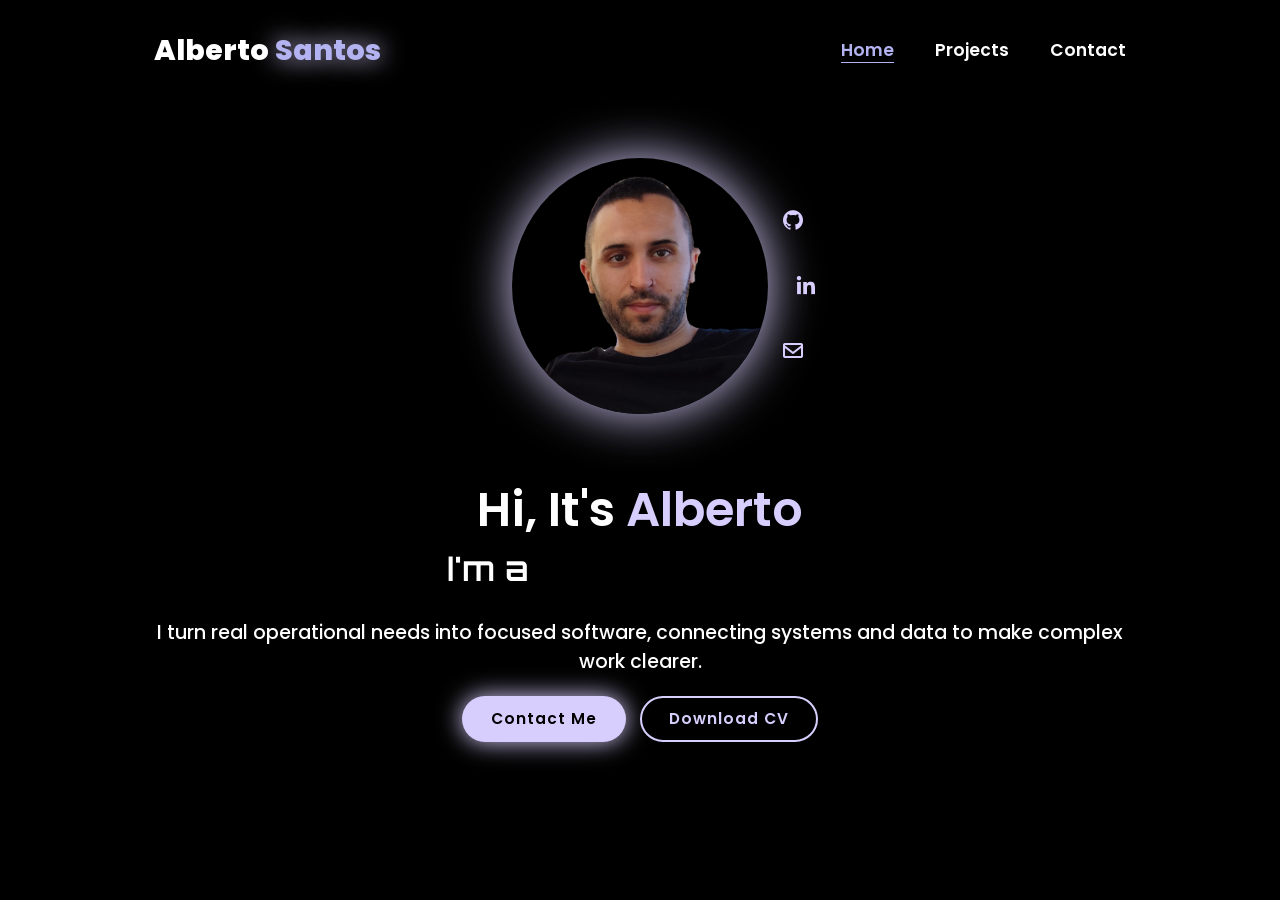
==== index.html @ a413e588 "feat: add portfolio site with hero and projects routes" ====
<!DOCTYPE html>
<html lang="en">
<head>
    <meta charset="UTF-8">
    <meta name="viewport" content="width=device-width, initial-scale=1.0">
    <meta name="description" content="Alberto Santos is a software engineer focused on data-driven products, operational systems, and integrations.">
    <title>Alberto Santos | Software Engineer</title>

    <link rel="preconnect" href="https://fonts.googleapis.com">
    <link rel="preconnect" href="https://fonts.gstatic.com" crossorigin>
    <link href="https://fonts.googleapis.com/css2?family=Orbitron:wght@400..900&family=Poppins:wght@400;500;600;800&display=swap" rel="stylesheet">
    <link href="https://cdn.jsdelivr.net/npm/boxicons@2.1.4/css/boxicons.min.css" rel="stylesheet">

    <link rel="stylesheet" href="style.css">
</head>
<body>
    <header class="header">
        <a href="#home" class="logo">Alberto <span>Santos</span></a>

        <i class="bx bx-menu" id="menu-icon"></i>

        <nav class="navbar">
            <a href="#home" class="active">Home</a>
            <a href="projects.html">Projects</a>
            <a href="mailto:aasantosa.93@gmail.com">Contact</a>
        </nav>
    </header>

    <section class="home" id="home">
        <div class="home-content">
            <h1>Hi, It's <span>Alberto</span></h1>
            <h3 class="text-animation">I'm a <span></span></h3>
            <p>I turn real operational needs into focused software, connecting systems and data to make complex work clearer.</p>

            <div class="btn-group">
                <a href="mailto:aasantosa.93@gmail.com" class="btn">Contact Me</a>
                <!-- TODO: add the CV file and point this at it -->
                <a href="#home" class="btn">Download CV</a>
            </div>
        </div>

        <div class="home-img-container">
            <div class="home-img">
                <img src="images/Alberto.png" alt="Portrait of Alberto Santos">
            </div>

            <!-- TODO: replace the placeholder profile URLs -->
            <div class="social-icons">
                <a href="#home" aria-label="GitHub"><i class="bx bxl-github"></i></a>
                <a href="#home" aria-label="LinkedIn"><i class="bx bxl-linkedin"></i></a>
                <a href="mailto:aasantosa.93@gmail.com" aria-label="Email"><i class="bx bx-envelope"></i></a>
            </div>
        </div>
    </section>
</body>
</html>
---- style.css ----
*{
    margin: 0;
    padding: 0; 
    box-sizing: border-box;
    text-decoration: none;  
    border: none;
    outline: none;   
    scroll-behavior: smooth;
    font-family: "Poppins", sans-serif;
}

:root{
    --bg-color: #000000;
    --second-bg-color: #131313;
    --text-color: #fff;
    --main-color: #d8cefd  ;
    --main-color2: #B3B3F1;
}

html{
    font-size: 60%;
    overflow-x: hidden;
}

body{
    background-color: var(--bg-color);
    color: var(--text-color);
}

.header{
    position: fixed;
    top: 0;
    left: 0;
    width: 100%;
    padding: 4rem 12% 4rem;
    background: rgba(0,0,0,0.1);
    backdrop-filter: blur(20px);
    display: flex;
    justify-content: space-between;
    align-items: center;
    z-index: 5;
    max-height: 100px;
}

.logo{
    font-size: 3rem;
    color: var(--text-color);
    font-weight: 800;
    cursor: pointer;
    transition: 0.3s ease;
}

.logo:hover{
    transform: scale(1.1);
}

.logo span{
    text-shadow: 0 0 25px var(--main-color);
}

.navbar a{
    font-size: 1.8rem;
    color: var(--text-color);
    margin-left: 4rem;
    font-weight: 600;   
    transition: 0.3s ease;
    border-bottom: .5px solid transparent; 
}

.navbar a:hover,
.navbar a.active{
    color: var(--main-color2);
    border-bottom: .5px solid var(--main-color2);
}

#menu-icon{
    display: none;
    font-size: 3.5rem;
    color: var(--main-color2);
    cursor: pointer;
}
section{
    min-height: 100vh;
    padding:10rem 12% 10rem;
}
.home{
    display:flex;
    /* column-reverse keeps the <h1> first in the DOM while showing the
       portrait on top, with the text stacked centered underneath it. */
    flex-direction: column-reverse;
    align-items: center;
    justify-content:center;
    gap: 5rem;
}

.home-content{
    display: flex;
    flex-direction: column;
    align-items: center;
    text-align:center;
    justify-content: center;
    margin-top: 0;
    /* .home centres its items, which would otherwise let this block size to
       its widest child (the 1000px paragraph) and overflow narrow viewports. */
    width: 100%;
    max-width: 1000px;
}
span{
    color: var(--main-color);
}
.logo span{
    color: var(--main-color2);
}

.home-content h3{
    font-family: "Orbitron", sans-serif;
    margin-bottom: 2rem;
    margin-top: 1rem;
    font-size: 3.5rem;
}

.home-content h1{
    font-size: 5rem;
    font-weight: 600;
    margin-top: 2.5rem;
    line-height: 1;
}

.home-img-container{
    display: flex;
    align-items: center;
    justify-content: center;
    position: relative;

    /* One source of truth for the portrait size, so the social icons can sit
       on a circle concentric with it: same radius = same gap to the edge. */
    --portrait-size: max(200px, 20vw);
    --arc-gap: 4rem;
    --arc-radius: calc(var(--portrait-size) / 2 + var(--arc-gap));
}

.home-img{
    border-radius: 50%;
    position: relative;
    z-index: 1;
}

.home-img img{
    width: var(--portrait-size);
    border-radius: 50%;
    box-shadow: 0 0 50px var(--main-color);
    cursor:pointer;
    transition: 0.4s ease-in-out;
    display: block;
}

.home-img img:hover{
    transform: scale(1.1);
    box-shadow: 0 0 5px var(--main-color);    
}

.home-content p{
    font-size: 2rem;
    font-weight: 500;
    margin-top: 0.5rem;
    line-height: 1.5;
    max-width: 1000px;
}

/* Zero-size anchor pinned to the portrait's centre. Every icon is then swung
   out from this exact point by --arc-radius, so all of them land on the same
   circle as the photo's edge. */
.social-icons{
    position: absolute;
    top: 50%;
    left: 50%;
    width: 0;
    height: 0;
}

.social-icons a{
    position: absolute;
    top: 0;
    left: 0;
    display: inline-flex;
    justify-content: center;
    align-items: center;
    width: 4.5rem;
    height: 4.5rem;
    /* Pull the box back by half its own size so it is centred on the point,
       not hung off its top-left corner. */
    margin: -2.25rem 0 0 -2.25rem;
    background: transparent;
    font-size: 2.5rem;
    color: var(--main-color);
    transition: transform 0.3s ease-in-out, color 0.3s ease-in-out;

    /* Hover deltas live as variables so the single transform below stays the
       one source of truth — a separate :hover transform would overwrite the
       arc placement instead of adding to it. */
    --hover-shift: 0rem;
    --hover-scale: 1;

    /* Rotate to the angle, push out along the radius, then counter-rotate so
       the glyph itself stays upright. */
    transform:
        rotate(var(--angle))
        translate(calc(var(--arc-radius) + var(--hover-shift)))
        rotate(calc(-1 * var(--angle)))
        scale(var(--hover-scale));
}

/* Spread across the right-hand side. 0deg points straight right.
   --arc-step is the gap between icons; change it alone to tighten or widen. */
.social-icons{
    --arc-step: 23deg;
}

.social-icons a:nth-child(1){ --angle: calc(-1 * var(--arc-step)); }
.social-icons a:nth-child(2){ --angle: 0deg; }
.social-icons a:nth-child(3){ --angle: var(--arc-step); }

.social-icons a:hover{
    color: var(--text-color);
    /* Zoom up and slide outwards along the arc. */
    --hover-shift: 1.4rem;
    --hover-scale: 1.3;
}

.btn{
    display: inline-block;
    padding: 1rem 2.8rem;
    background: var(--main-color);
    box-shadow: 0 0 25px var(--main-color);
    border-radius: 4rem;
    font-size: 1.6rem;
    color: black;
    border: 2px solid transparent;
    letter-spacing: 0.1rem;
    font-weight: 600;
    transition:0.3s ease-in-out;
    cursor: pointer;
}

.btn:hover{
    transform: scale(1.05);
    box-shadow: 0 0 50px var(--main-color);
}

.btn-group{
    display: flex;
    align-items:center;
    gap: 1.5rem;
    margin-top:  2rem;
}

.btn-group a:nth-of-type(2){
    background-color: black;
    color: var(--main-color);
    border: 2px solid var(--main-color);
    box-shadow: 0 0 25px transparent;
}

.btn-group a:nth-of-type(2):hover{
    background-color: var(--main-color);
    color: black;
    box-shadow: 0 0 25px var(--main-color);
}
/* Scoped under .home-content so it outranks `.home-content h3` above —
   this element IS that h3, and the bare .text-animation selector loses. */
.home-content .text-animation{
    font-size: 34px;
    font-weight: 600;
    min-width: 280px;
}

.text-animation span{
    position: relative;
}

.text-animation span::before{
    font-family: "Orbitron", sans-serif;
    content: "Web Developer";
    color: var(--main-color2);
    animation: words 20s infinite;
}

.text-animation span::after{
    content: "";
    background-color: var(--bg-color);
    position: absolute;
    width: calc(100% + 8px);
    height: 100%;
    border-left: 3px solid var(--bg-color);
    right: -8px;
    animation: cursor 0.6s infinite, typing 20s steps(14) infinite;
}
@keyframes cursor{
    to{
        border-left: 3px solid var(--main-color);
    }
}


@keyframes words{
    0%,
    20%{
        content: "Frontend Designer";
    }
    21%,
    40%{
        content: "Web Designer";
    }
    41%,
    60%{
        content: "UI /UX Designer";
    }
    61%,
    80%{
        content: "Web Developer";
    }
    81%,
    100%{
        content: "999";
    }

}


/* Reveal mask for the typewriter effect. Five words over 20s: each word is
   uncovered mid-cycle, then covered again before the next one swaps in. */
@keyframes typing{
    10%,15%,
    30%,35%,
    50%,55%,
    70%,75%,
    90%,95%{
        width: 0;
    }
    5%,20%,
    25%,40%,
    45%,60%,
    65%,80%,
    85%,100%{
        width: calc(100% + 8px);
    }
}

@media (max-width: 1200px){
    html{
        font-size: 55%;
    }
}

@media (max-width: 991px){
    .header{
        padding: 2rem 4%;
    }

    section{
        padding: 10rem 4% 6rem;
    }

    .home{
        gap: 4rem;
    }

    /* Keep the arc, just tuck it closer so it does not run off-screen. */
    .home-img-container{
        --arc-gap: 2.5rem;
    }
}

@media (max-width: 768px){
    .header{
        flex-direction: column;
        gap: 1.5rem;
        max-height: none;
        position: static;
    }

    .navbar a{
        margin-left: 0;
        margin-right: 2rem;
    }

    .home-content h1{
        font-size: 4rem;
    }

    .home-content .text-animation{
        font-size: 26px;
    }
}

@media (max-width: 480px){
    .home-content h1{
        font-size: 3.2rem;
    }

    /* The typing mask is sized off this line, so it must never wrap —
       a second line would leave half the text permanently covered. */
    .home-content .text-animation{
        font-size: 17px;
        min-width: 0;
    }

    .home-content p{
        font-size: 1.7rem;
    }

    .btn{
        padding: 1rem 2rem;
    }
}

/* ==========================================================================
   Projects route (projects.html)
   Uses native <details>/<summary> so the dropdowns work with zero JavaScript
   and stay keyboard-accessible for free.
   ========================================================================== */

/* The header is fixed and ~100px tall, so the default 10rem section padding
   leaves the h1 sitting right under it. */
.projects-page{
    padding-top: 18rem;
}

.projects-intro{
    margin-bottom: 6rem;
}

.projects-intro h1{
    font-size: 5rem;
    font-weight: 600;
    line-height: 1;
}

.projects-intro p{
    font-size: 1.8rem;
    margin-top: 1.5rem;
    color: #9a9a9a;
}

.project-list{
    display: flex;
    flex-direction: column;
}

.project-item{
    border-bottom: 1px solid #262626;
    transition: 0.3s ease;
}

.project-item:first-child{
    border-top: 1px solid #262626;
}

.project-item summary{
    display: flex;
    align-items: center;
    gap: 2.5rem;
    padding: 3rem 1rem;
    cursor: pointer;
    list-style: none;
    transition: 0.3s ease;
}

/* Strip the native disclosure triangle; the chevron below replaces it. */
.project-item summary::-webkit-details-marker{
    display: none;
}

.project-item summary:hover{
    padding-left: 2.5rem;
    background: linear-gradient(90deg, rgba(216,206,253,0.07), transparent);
}

.project-item summary::before{
    content: "";
}

.project-index{
    font-family: "Orbitron", sans-serif;
    font-size: 1.6rem;
    color: var(--main-color2);
    min-width: 4rem;
}

.project-name{
    flex: 1;
    font-size: 2.4rem;
    font-weight: 600;
    /* Overrides the global `span { color: var(--main-color) }` rule. */
    color: var(--text-color);
}

.project-tag{
    font-size: 1.5rem;
    color: #8a8a8a;
    text-align: right;
}

.project-chevron{
    font-size: 2.8rem;
    color: var(--main-color);
    transition: transform 0.3s ease;
}

.project-item[open] .project-chevron{
    transform: rotate(180deg);
}

.project-item[open] .project-name{
    color: var(--main-color);
}

.project-detail{
    padding: 0 1rem 3.5rem 6.5rem;
    animation: reveal 0.35s ease;
}

.project-detail p{
    font-size: 1.7rem;
    line-height: 1.7;
    color: #b5b5b5;
    max-width: 70ch;
}

.project-stack{
    display: flex;
    flex-wrap: wrap;
    gap: 1rem;
    margin-top: 2rem;
    list-style: none;
}

.project-stack li{
    font-size: 1.4rem;
    padding: 0.7rem 1.6rem;
    border: 1px solid var(--main-color2);
    border-radius: 4rem;
    color: var(--main-color2);
}

@keyframes reveal{
    from{
        opacity: 0;
        transform: translateY(-0.8rem);
    }
    to{
        opacity: 1;
        transform: translateY(0);
    }
}

@media (max-width: 768px){
    /* The header stops being fixed at this width and takes up flow space of
       its own, so the clearance above is no longer needed. */
    .projects-page{
        padding-top: 5rem;
    }

    .projects-intro h1{
        font-size: 3.6rem;
    }

    .project-item summary{
        flex-wrap: wrap;
        gap: 1rem 2rem;
        padding: 2.5rem 0.5rem;
    }

    .project-name{
        flex: 1 1 60%;
        font-size: 1.9rem;
    }

    .project-tag{
        flex: 1 1 100%;
        order: 3;
        text-align: left;
        padding-left: 4rem;
    }

    .project-detail{
        padding: 0 0.5rem 3rem 4rem;
    }
}
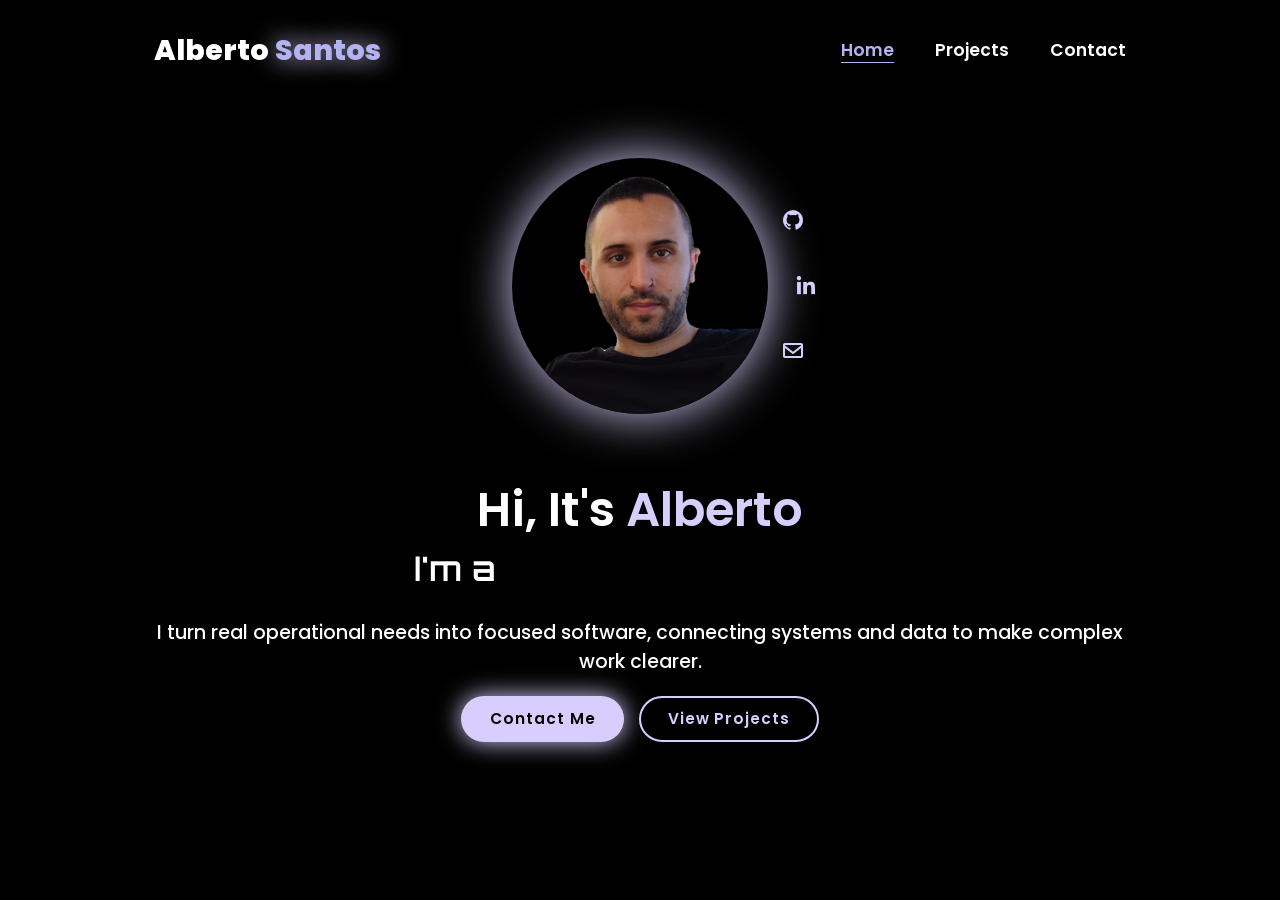
==== commit 0f24187d: "fix: align hero copy with engineering profile and remove dead placeholders" ====
--- a/index.html
+++ b/index.html
@@ -34,8 +34,9 @@
 
             <div class="btn-group">
                 <a href="mailto:aasantosa.93@gmail.com" class="btn">Contact Me</a>
-                <!-- TODO: add the CV file and point this at it -->
-                <a href="#home" class="btn">Download CV</a>
+                <!-- Was "Download CV" pointing nowhere. Restore it by dropping
+                     cv.pdf in this folder and setting href="cv.pdf" download. -->
+                <a href="projects.html" class="btn">View Projects</a>
             </div>
         </div>
 
@@ -44,9 +45,9 @@
                 <img src="images/Alberto.png" alt="Portrait of Alberto Santos">
             </div>
 
-            <!-- TODO: replace the placeholder profile URLs -->
             <div class="social-icons">
-                <a href="#home" aria-label="GitHub"><i class="bx bxl-github"></i></a>
+                <a href="https://github.com/BBexe" target="_blank" rel="noopener noreferrer" aria-label="GitHub"><i class="bx bxl-github"></i></a>
+                <!-- TODO: real LinkedIn profile URL still needed -->
                 <a href="#home" aria-label="LinkedIn"><i class="bx bxl-linkedin"></i></a>
                 <a href="mailto:aasantosa.93@gmail.com" aria-label="Email"><i class="bx bx-envelope"></i></a>
             </div>
--- a/style.css
+++ b/style.css
@@ -280,7 +280,8 @@
 
 .text-animation span::before{
     font-family: "Orbitron", sans-serif;
-    content: "Web Developer";
+    /* Static fallback shown before the animation starts. */
+    content: "Software Engineer";
     color: var(--main-color2);
     animation: words 20s infinite;
 }
@@ -305,23 +306,23 @@
 @keyframes words{
     0%,
     20%{
-        content: "Frontend Designer";
+        content: "Software Engineer";
     }
     21%,
     40%{
-        content: "Web Designer";
+        content: "Product Engineer";
     }
     41%,
     60%{
-        content: "UI /UX Designer";
+        content: "Systems Integrator";
     }
     61%,
     80%{
-        content: "Web Developer";
+        content: "Data Analyst";
     }
     81%,
     100%{
-        content: "999";
+        content: "JavaScript Developer";
     }
 
 }
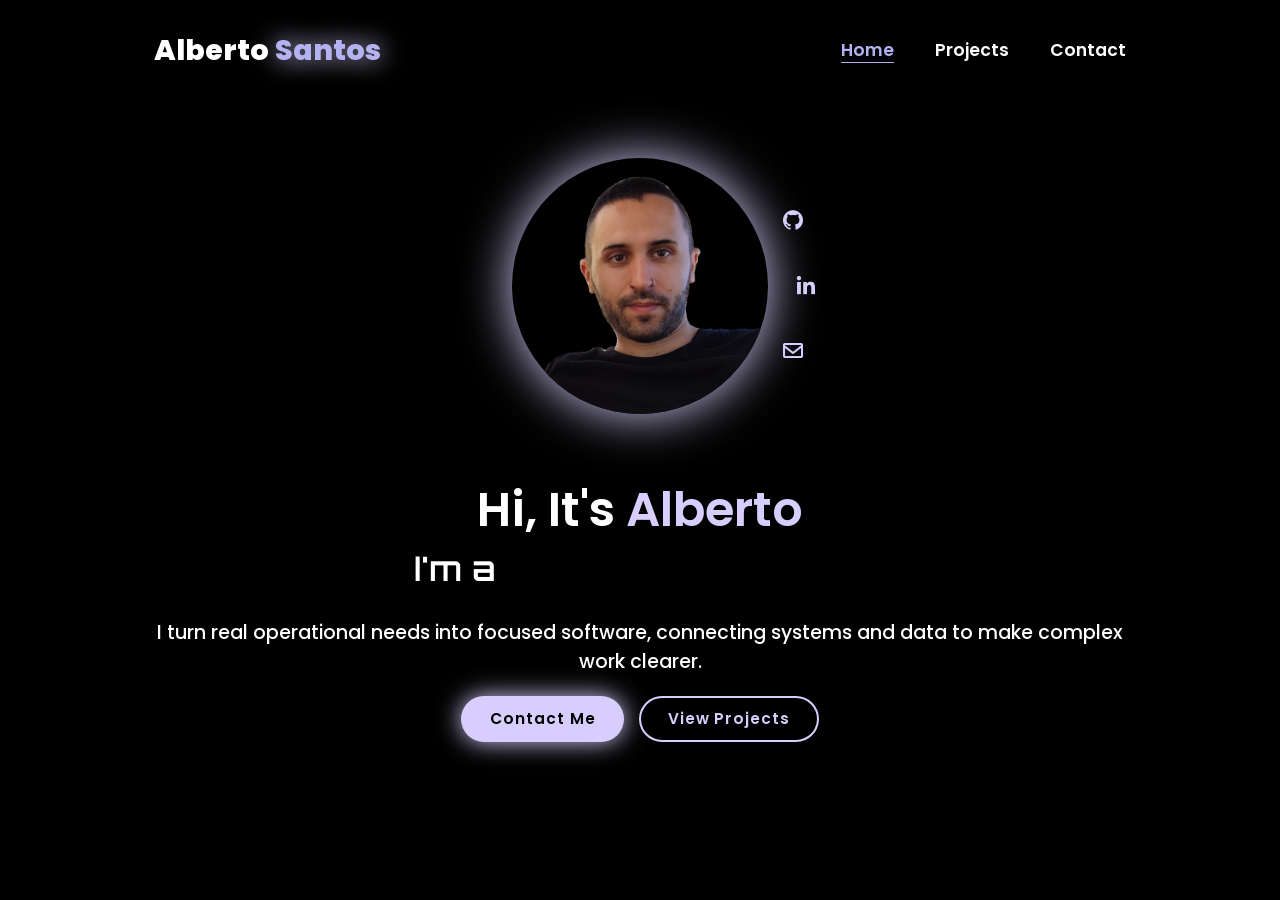
==== commit 0f7f42f6: "fix: link LinkedIn profile in hero social icons" ====
--- a/index.html
+++ b/index.html
@@ -47,8 +47,7 @@
 
             <div class="social-icons">
                 <a href="https://github.com/BBexe" target="_blank" rel="noopener noreferrer" aria-label="GitHub"><i class="bx bxl-github"></i></a>
-                <!-- TODO: real LinkedIn profile URL still needed -->
-                <a href="#home" aria-label="LinkedIn"><i class="bx bxl-linkedin"></i></a>
+                <a href="https://www.linkedin.com/in/alberto-santos-alcala-6935341b7" target="_blank" rel="noopener noreferrer" aria-label="LinkedIn"><i class="bx bxl-linkedin"></i></a>
                 <a href="mailto:aasantosa.93@gmail.com" aria-label="Email"><i class="bx bx-envelope"></i></a>
             </div>
         </div>
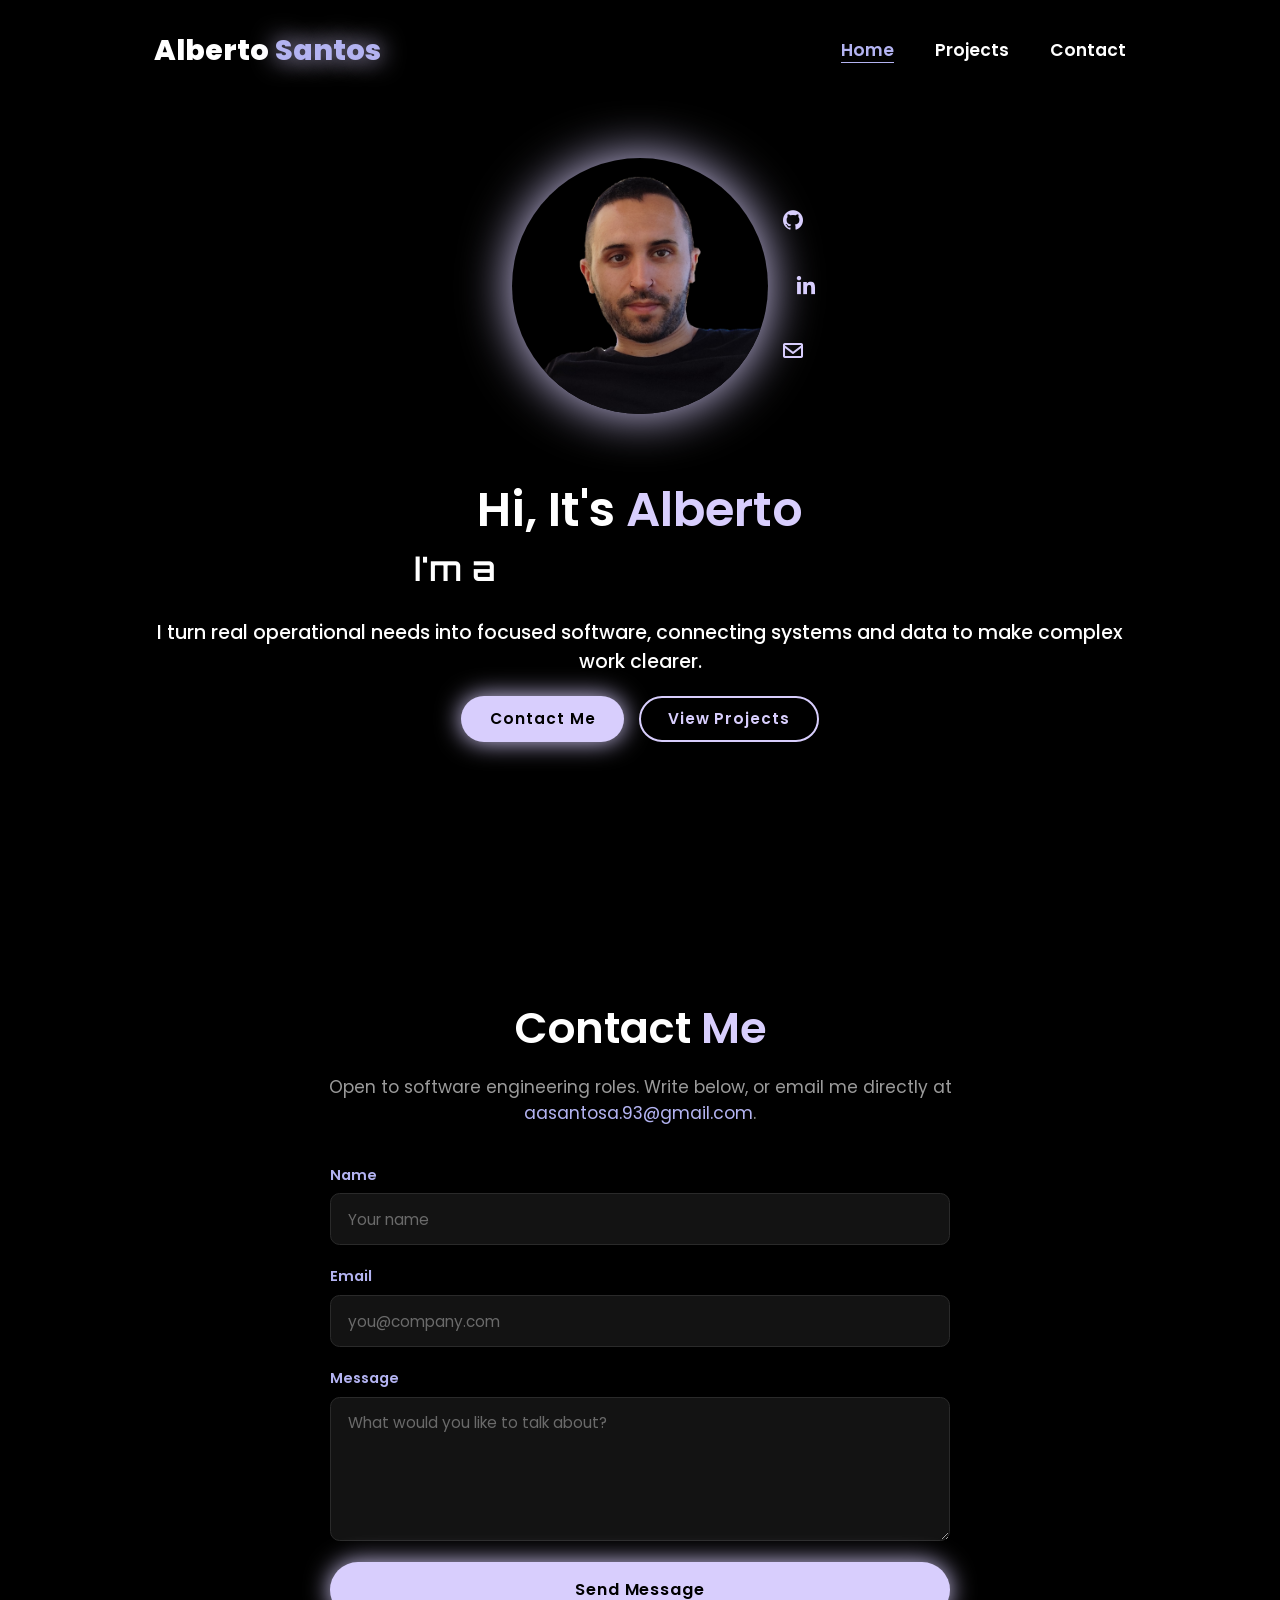
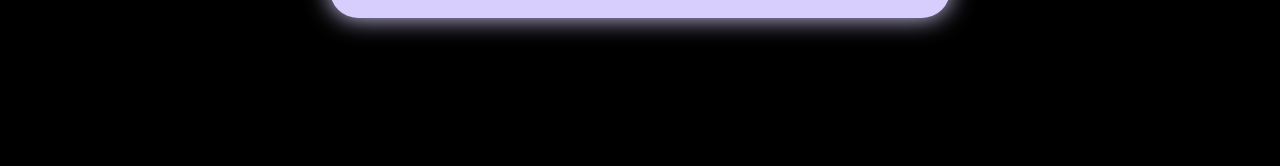
==== commit 576c882d: "feat: add contact form section with visible email address" ====
--- a/index.html
+++ b/index.html
@@ -22,7 +22,7 @@
         <nav class="navbar">
             <a href="#home" class="active">Home</a>
             <a href="projects.html">Projects</a>
-            <a href="mailto:aasantosa.93@gmail.com">Contact</a>
+            <a href="#contact">Contact</a>
         </nav>
     </header>
 
@@ -33,7 +33,7 @@
             <p>I turn real operational needs into focused software, connecting systems and data to make complex work clearer.</p>
 
             <div class="btn-group">
-                <a href="mailto:aasantosa.93@gmail.com" class="btn">Contact Me</a>
+                <a href="#contact" class="btn">Contact Me</a>
                 <!-- Was "Download CV" pointing nowhere. Restore it by dropping
                      cv.pdf in this folder and setting href="cv.pdf" download. -->
                 <a href="projects.html" class="btn">View Projects</a>
@@ -52,5 +52,79 @@
             </div>
         </div>
     </section>
+
+    <section class="contact" id="contact">
+        <h2>Contact <span>Me</span></h2>
+        <p class="contact-lead">
+            Open to software engineering roles. Write below, or email me directly at
+            <a href="mailto:aasantosa.93@gmail.com">aasantosa.93@gmail.com</a>.
+        </p>
+
+        <!-- Web3Forms: the access key is public by design. It only authorises
+             delivery to the inbox that registered it, so it cannot be abused
+             to send mail anywhere else. -->
+        <form class="contact-form" action="https://api.web3forms.com/submit" method="POST">
+            <input type="hidden" name="access_key" value="REPLACE_WITH_WEB3FORMS_ACCESS_KEY">
+            <input type="hidden" name="subject" value="New message from your portfolio">
+
+            <!-- Honeypot: invisible to people, tempting to bots. -->
+            <input type="checkbox" name="botcheck" class="hidden" style="display:none;" tabindex="-1" autocomplete="off">
+
+            <div class="form-row">
+                <label for="name">Name</label>
+                <input type="text" id="name" name="name" placeholder="Your name" required>
+            </div>
+
+            <div class="form-row">
+                <label for="email">Email</label>
+                <input type="email" id="email" name="email" placeholder="you@company.com" required>
+            </div>
+
+            <div class="form-row">
+                <label for="message">Message</label>
+                <textarea id="message" name="message" rows="5" placeholder="What would you like to talk about?" required></textarea>
+            </div>
+
+            <button type="submit" class="btn">Send Message</button>
+            <p class="form-status" role="status" aria-live="polite"></p>
+        </form>
+    </section>
+
+    <script>
+        // Progressive enhancement: without JS the form still posts natively and
+        // lands on the Web3Forms confirmation page. With JS the visitor stays here.
+        (function () {
+            var form = document.querySelector('.contact-form');
+            var status = document.querySelector('.form-status');
+            if (!form || !status) return;
+
+            form.addEventListener('submit', function (event) {
+                event.preventDefault();
+                status.textContent = 'Sending...';
+                status.className = 'form-status';
+
+                fetch(form.action, {
+                    method: 'POST',
+                    body: new FormData(form),
+                    headers: { Accept: 'application/json' }
+                })
+                    .then(function (response) { return response.json(); })
+                    .then(function (data) {
+                        if (data.success) {
+                            status.textContent = 'Thanks. Your message is on its way.';
+                            status.className = 'form-status is-ok';
+                            form.reset();
+                        } else {
+                            status.textContent = data.message || 'Something went wrong. Please email me directly.';
+                            status.className = 'form-status is-error';
+                        }
+                    })
+                    .catch(function () {
+                        status.textContent = 'Network error. Please email me directly.';
+                        status.className = 'form-status is-error';
+                    });
+            });
+        })();
+    </script>
 </body>
 </html>
--- a/style.css
+++ b/style.css
@@ -588,3 +588,111 @@
         padding: 0 0.5rem 3rem 4rem;
     }
 }
+
+/* ==========================================================================
+   Contact section
+   ========================================================================== */
+
+.contact{
+    display: flex;
+    flex-direction: column;
+    align-items: center;
+    text-align: center;
+    min-height: auto;
+    padding-bottom: 12rem;
+}
+
+.contact h2{
+    font-size: 4.5rem;
+    font-weight: 600;
+}
+
+.contact-lead{
+    font-size: 1.8rem;
+    color: #9a9a9a;
+    margin-top: 1.5rem;
+    max-width: 60ch;
+}
+
+.contact-lead a{
+    color: var(--main-color2);
+    border-bottom: 1px solid transparent;
+    transition: 0.3s ease;
+}
+
+.contact-lead a:hover{
+    border-bottom: 1px solid var(--main-color2);
+}
+
+.contact-form{
+    width: 100%;
+    max-width: 620px;
+    margin-top: 4rem;
+    text-align: left;
+}
+
+.form-row{
+    display: flex;
+    flex-direction: column;
+    margin-bottom: 2.2rem;
+}
+
+.form-row label{
+    font-size: 1.5rem;
+    font-weight: 600;
+    margin-bottom: 0.8rem;
+    color: var(--main-color2);
+}
+
+.form-row input,
+.form-row textarea{
+    font-size: 1.6rem;
+    padding: 1.4rem 1.8rem;
+    color: var(--text-color);
+    background: var(--second-bg-color);
+    border: 1px solid #2a2a2a;
+    border-radius: 1rem;
+    transition: 0.3s ease;
+    resize: vertical;
+}
+
+.form-row input::placeholder,
+.form-row textarea::placeholder{
+    color: #6a6a6a;
+}
+
+/* The global `*` reset strips outlines, so focus needs an explicit ring —
+   without it keyboard users cannot tell which field they are in. */
+.form-row input:focus,
+.form-row textarea:focus{
+    border-color: var(--main-color);
+    box-shadow: 0 0 12px rgba(216,206,253,0.25);
+}
+
+.contact-form .btn{
+    width: 100%;
+    font-size: 1.7rem;
+    padding: 1.4rem 2.8rem;
+}
+
+.form-status{
+    font-size: 1.5rem;
+    margin-top: 1.5rem;
+    min-height: 2rem;
+    text-align: center;
+    color: #9a9a9a;
+}
+
+.form-status.is-ok{
+    color: var(--main-color);
+}
+
+.form-status.is-error{
+    color: #ff6b6b;
+}
+
+@media (max-width: 768px){
+    .contact h2{
+        font-size: 3.4rem;
+    }
+}
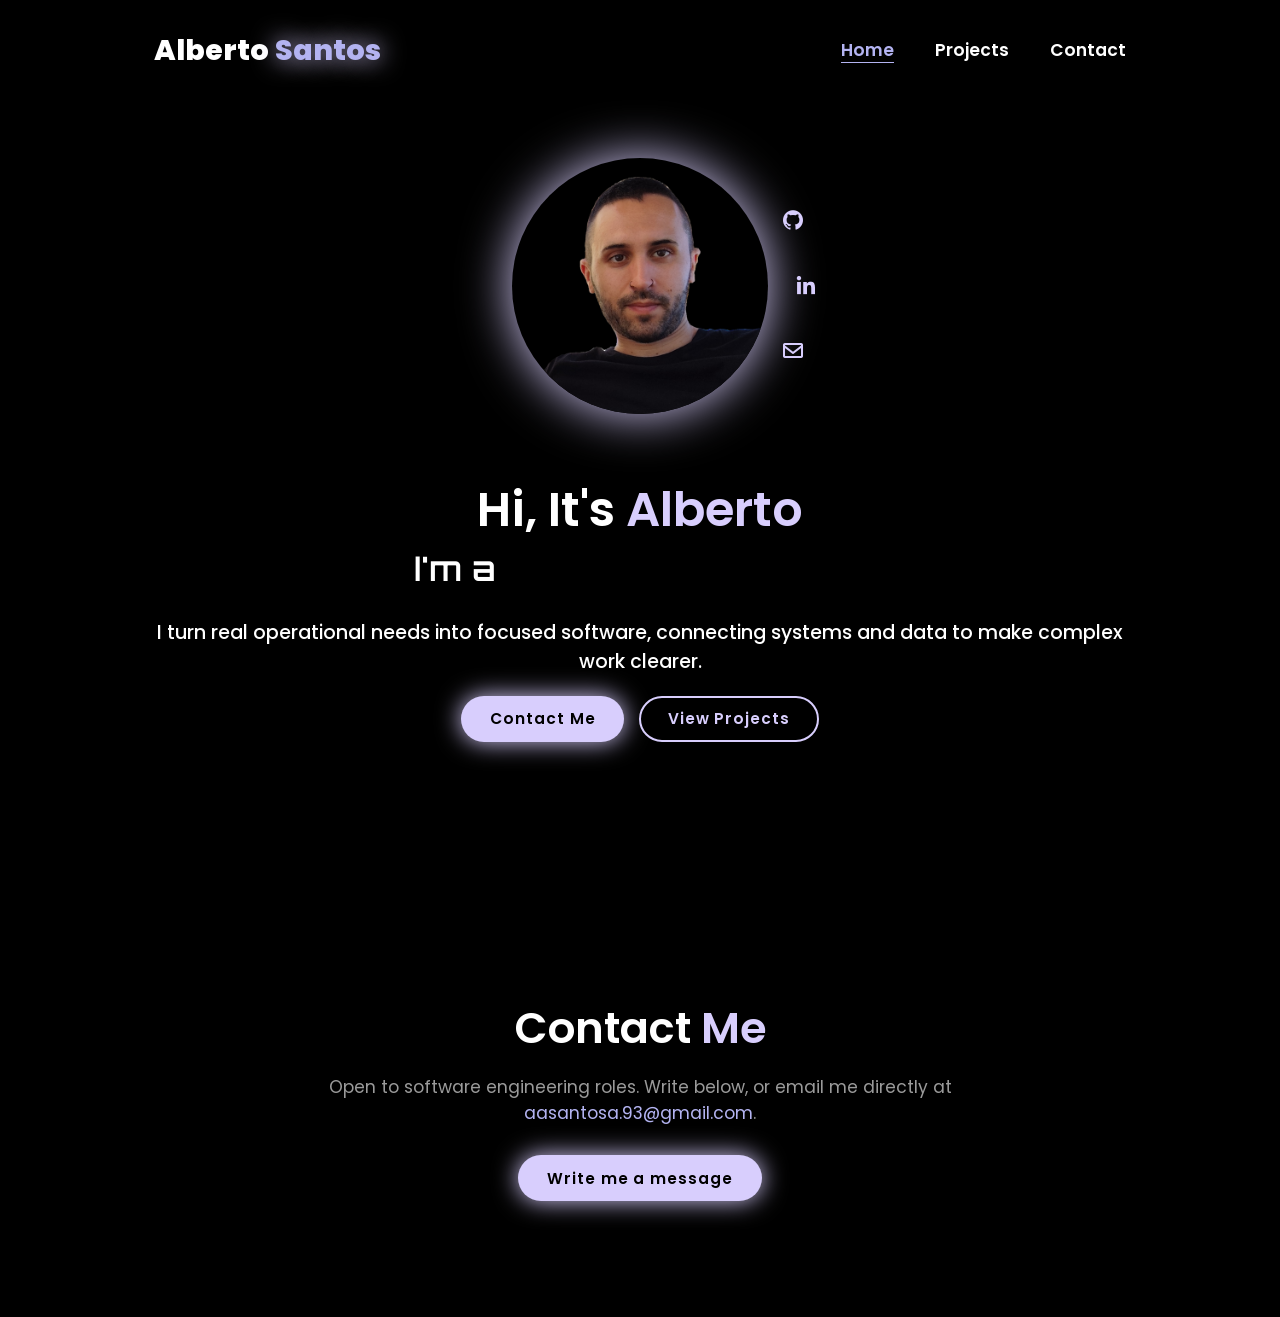
==== commit fa58bcf2: "feat: collapse contact form behind a toggle with mail fallback" ====
--- a/index.html
+++ b/index.html
@@ -63,6 +63,9 @@
         <!-- Web3Forms: the access key is public by design. It only authorises
              delivery to the inbox that registered it, so it cannot be abused
              to send mail anywhere else. -->
+        <details class="contact-toggle">
+            <summary class="btn">Write me a message</summary>
+
         <form class="contact-form" action="https://api.web3forms.com/submit" method="POST">
             <input type="hidden" name="access_key" value="REPLACE_WITH_WEB3FORMS_ACCESS_KEY">
             <input type="hidden" name="subject" value="New message from your portfolio">
@@ -88,6 +91,7 @@
             <button type="submit" class="btn">Send Message</button>
             <p class="form-status" role="status" aria-live="polite"></p>
         </form>
+        </details>
     </section>
 
     <script>
@@ -98,8 +102,29 @@
             var status = document.querySelector('.form-status');
             if (!form || !status) return;
 
+            // Open the panel when someone arrives via the hero's "Contact Me".
+            var panel = document.querySelector('.contact-toggle');
+            function openPanel() {
+                if (panel && location.hash === '#contact') panel.open = true;
+            }
+            openPanel();
+            window.addEventListener('hashchange', openPanel);
+
             form.addEventListener('submit', function (event) {
                 event.preventDefault();
+
+                // Safety net: until the real access key is in place, hand the
+                // message to the visitor's mail client instead of failing.
+                var key = form.querySelector('[name="access_key"]').value;
+                if (key.indexOf('REPLACE_WITH') === 0) {
+                    window.location.href = 'mailto:aasantosa.93@gmail.com'
+                        + '?subject=' + encodeURIComponent('Portfolio enquiry from ' + form.name.value)
+                        + '&body=' + encodeURIComponent(form.message.value);
+                    status.textContent = 'Opening your email app. You can also write to aasantosa.93@gmail.com directly.';
+                    status.className = 'form-status';
+                    return;
+                }
+
                 status.textContent = 'Sending...';
                 status.className = 'form-status';
 
--- a/style.css
+++ b/style.css
@@ -696,3 +696,32 @@
         font-size: 3.4rem;
     }
 }
+
+/* Collapsed by default; <summary> is the reveal button. No JS needed. */
+.contact-toggle{
+    width: 100%;
+    max-width: 620px;
+    margin-top: 3rem;
+    text-align: center;
+}
+
+.contact-toggle > summary{
+    list-style: none;
+    display: inline-block;
+}
+
+.contact-toggle > summary::-webkit-details-marker{
+    display: none;
+}
+
+.contact-toggle[open] > summary{
+    background-color: black;
+    color: var(--main-color);
+    border: 2px solid var(--main-color);
+    box-shadow: 0 0 25px transparent;
+}
+
+.contact-toggle .contact-form{
+    margin-top: 3rem;
+    animation: reveal 0.35s ease;
+}
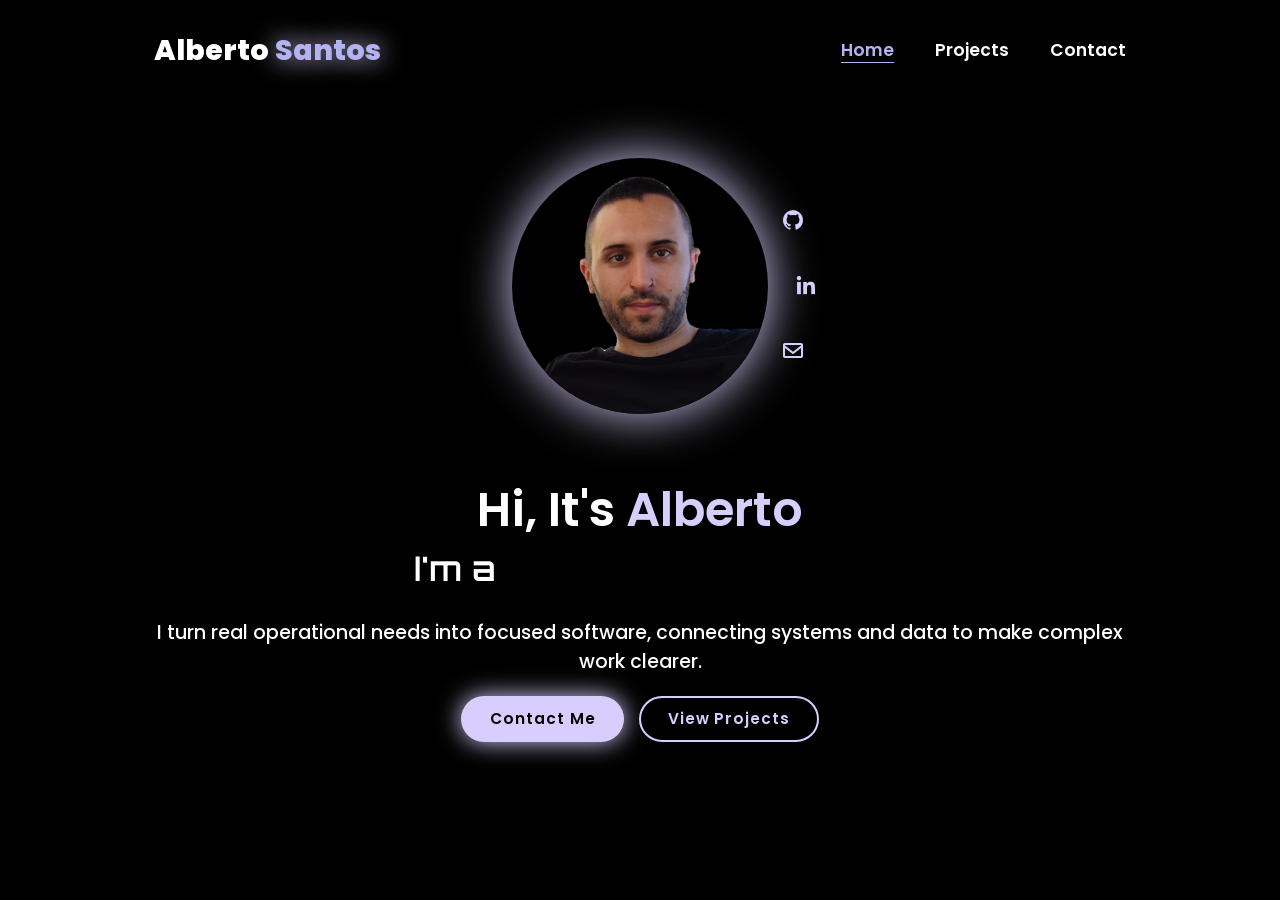
==== commit a69752e0: "feat: turn contact form into a native dialog modal" ====
--- a/index.html
+++ b/index.html
@@ -22,7 +22,8 @@
         <nav class="navbar">
             <a href="#home" class="active">Home</a>
             <a href="projects.html">Projects</a>
-            <a href="#contact">Contact</a>
+            <!-- href is the no-JS fallback; the script upgrades it to the modal. -->
+            <a href="mailto:aasantosa.93@gmail.com" data-open-contact>Contact</a>
         </nav>
     </header>
 
@@ -33,7 +34,7 @@
             <p>I turn real operational needs into focused software, connecting systems and data to make complex work clearer.</p>
 
             <div class="btn-group">
-                <a href="#contact" class="btn">Contact Me</a>
+                <a href="mailto:aasantosa.93@gmail.com" data-open-contact class="btn">Contact Me</a>
                 <!-- Was "Download CV" pointing nowhere. Restore it by dropping
                      cv.pdf in this folder and setting href="cv.pdf" download. -->
                 <a href="projects.html" class="btn">View Projects</a>
@@ -48,12 +49,16 @@
             <div class="social-icons">
                 <a href="https://github.com/BBexe" target="_blank" rel="noopener noreferrer" aria-label="GitHub"><i class="bx bxl-github"></i></a>
                 <a href="https://www.linkedin.com/in/alberto-santos-alcala-6935341b7" target="_blank" rel="noopener noreferrer" aria-label="LinkedIn"><i class="bx bxl-linkedin"></i></a>
-                <a href="mailto:aasantosa.93@gmail.com" aria-label="Email"><i class="bx bx-envelope"></i></a>
+                <a href="mailto:aasantosa.93@gmail.com" data-open-contact aria-label="Email"><i class="bx bx-envelope"></i></a>
             </div>
         </div>
     </section>
 
-    <section class="contact" id="contact">
+    <!-- Native <dialog>: gives the backdrop, Esc-to-close and focus trapping
+         for free. Hidden until a trigger calls showModal(). -->
+    <dialog class="contact-modal" id="contact">
+        <button type="button" class="modal-close" aria-label="Close contact form">&times;</button>
+
         <h2>Contact <span>Me</span></h2>
         <p class="contact-lead">
             Open to software engineering roles. Write below, or email me directly at
@@ -63,9 +68,6 @@
         <!-- Web3Forms: the access key is public by design. It only authorises
              delivery to the inbox that registered it, so it cannot be abused
              to send mail anywhere else. -->
-        <details class="contact-toggle">
-            <summary class="btn">Write me a message</summary>
-
         <form class="contact-form" action="https://api.web3forms.com/submit" method="POST">
             <input type="hidden" name="access_key" value="REPLACE_WITH_WEB3FORMS_ACCESS_KEY">
             <input type="hidden" name="subject" value="New message from your portfolio">
@@ -91,8 +93,7 @@
             <button type="submit" class="btn">Send Message</button>
             <p class="form-status" role="status" aria-live="polite"></p>
         </form>
-        </details>
-    </section>
+    </dialog>
 
     <script>
         // Progressive enhancement: without JS the form still posts natively and
@@ -102,13 +103,30 @@
             var status = document.querySelector('.form-status');
             if (!form || !status) return;
 
-            // Open the panel when someone arrives via the hero's "Contact Me".
-            var panel = document.querySelector('.contact-toggle');
-            function openPanel() {
-                if (panel && location.hash === '#contact') panel.open = true;
+            var modal = document.querySelector('.contact-modal');
+
+            // Only hijack the mailto links if <dialog> is actually supported.
+            if (modal && typeof modal.showModal === 'function') {
+                Array.prototype.forEach.call(
+                    document.querySelectorAll('[data-open-contact]'),
+                    function (trigger) {
+                        trigger.addEventListener('click', function (event) {
+                            event.preventDefault();
+                            modal.showModal();
+                        });
+                    }
+                );
+
+                modal.querySelector('.modal-close').addEventListener('click', function () {
+                    modal.close();
+                });
+
+                // Clicking the backdrop lands on the <dialog> itself, never on
+                // its children, so this closes without catching inside clicks.
+                modal.addEventListener('click', function (event) {
+                    if (event.target === modal) modal.close();
+                });
             }
-            openPanel();
-            window.addEventListener('hashchange', openPanel);
 
             form.addEventListener('submit', function (event) {
                 event.preventDefault();
--- a/style.css
+++ b/style.css
@@ -590,20 +590,52 @@
 }
 
 /* ==========================================================================
-   Contact section
+   Contact modal
    ========================================================================== */
 
-.contact{
-    display: flex;
-    flex-direction: column;
-    align-items: center;
+.contact-modal{
+    /* A closed <dialog> is display:none, so the whole block stays out of the
+       page until showModal() runs. No extra hiding needed. */
+    position: relative;
+    /* The browser centres a <dialog> with margin:auto, but the global
+       `* { margin: 0 }` reset wipes it out. Put it back explicitly. */
+    margin: auto;
+    width: min(92vw, 620px);
+    padding: 5rem 4rem 4rem;
+    background: var(--second-bg-color);
+    border: 1px solid #2a2a2a;
+    border-radius: 1.6rem;
+    box-shadow: 0 0 60px rgba(216,206,253,0.12);
+    color: var(--text-color);
     text-align: center;
-    min-height: auto;
-    padding-bottom: 12rem;
-}
-
-.contact h2{
-    font-size: 4.5rem;
+    overflow-y: auto;
+    max-height: 90vh;
+}
+
+.contact-modal::backdrop{
+    background: rgba(0,0,0,0.75);
+    backdrop-filter: blur(6px);
+}
+
+.modal-close{
+    position: absolute;
+    top: 1.5rem;
+    right: 2rem;
+    font-size: 3.2rem;
+    line-height: 1;
+    background: transparent;
+    color: #8a8a8a;
+    cursor: pointer;
+    transition: 0.3s ease;
+}
+
+.modal-close:hover{
+    color: var(--main-color);
+    transform: scale(1.15);
+}
+
+.contact-modal h2{
+    font-size: 3.6rem;
     font-weight: 600;
 }
 
@@ -626,8 +658,7 @@
 
 .contact-form{
     width: 100%;
-    max-width: 620px;
-    margin-top: 4rem;
+    margin-top: 3rem;
     text-align: left;
 }
 
@@ -697,31 +728,3 @@
     }
 }
 
-/* Collapsed by default; <summary> is the reveal button. No JS needed. */
-.contact-toggle{
-    width: 100%;
-    max-width: 620px;
-    margin-top: 3rem;
-    text-align: center;
-}
-
-.contact-toggle > summary{
-    list-style: none;
-    display: inline-block;
-}
-
-.contact-toggle > summary::-webkit-details-marker{
-    display: none;
-}
-
-.contact-toggle[open] > summary{
-    background-color: black;
-    color: var(--main-color);
-    border: 2px solid var(--main-color);
-    box-shadow: 0 0 25px transparent;
-}
-
-.contact-toggle .contact-form{
-    margin-top: 3rem;
-    animation: reveal 0.35s ease;
-}
